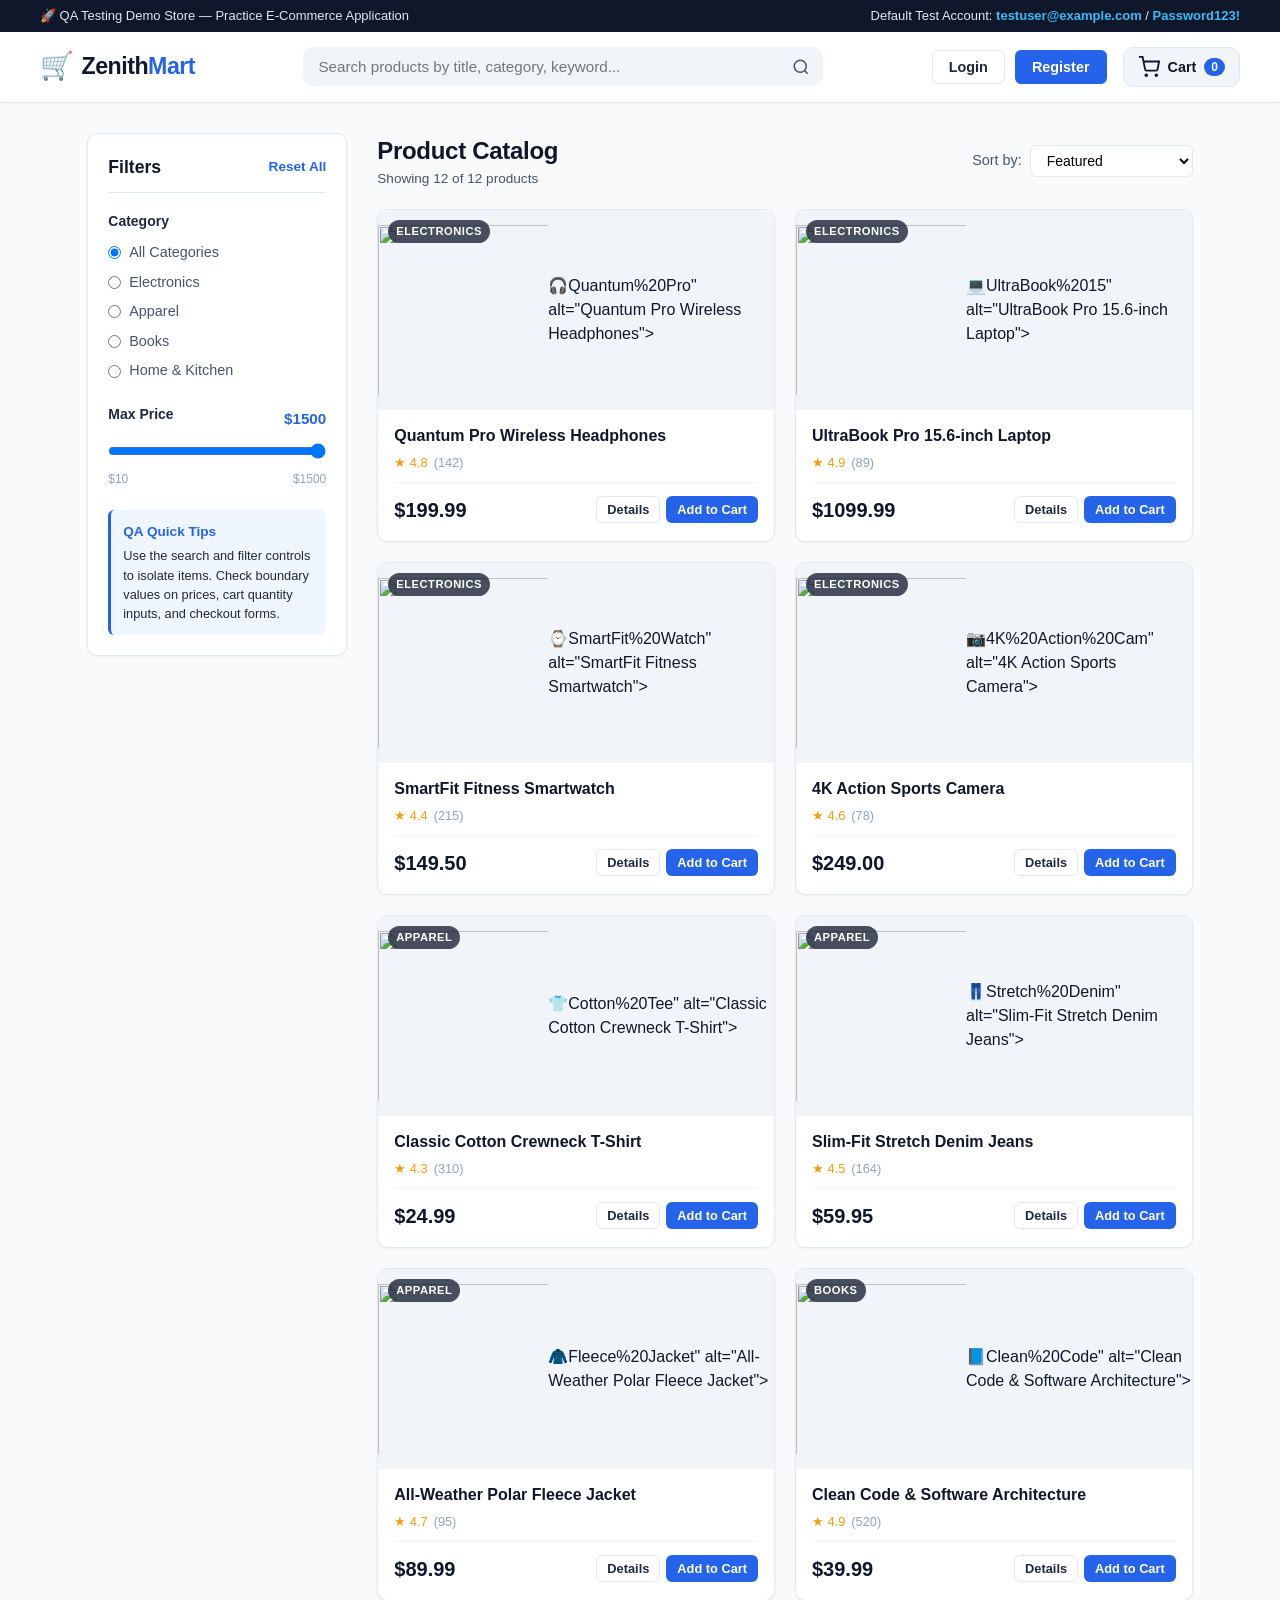
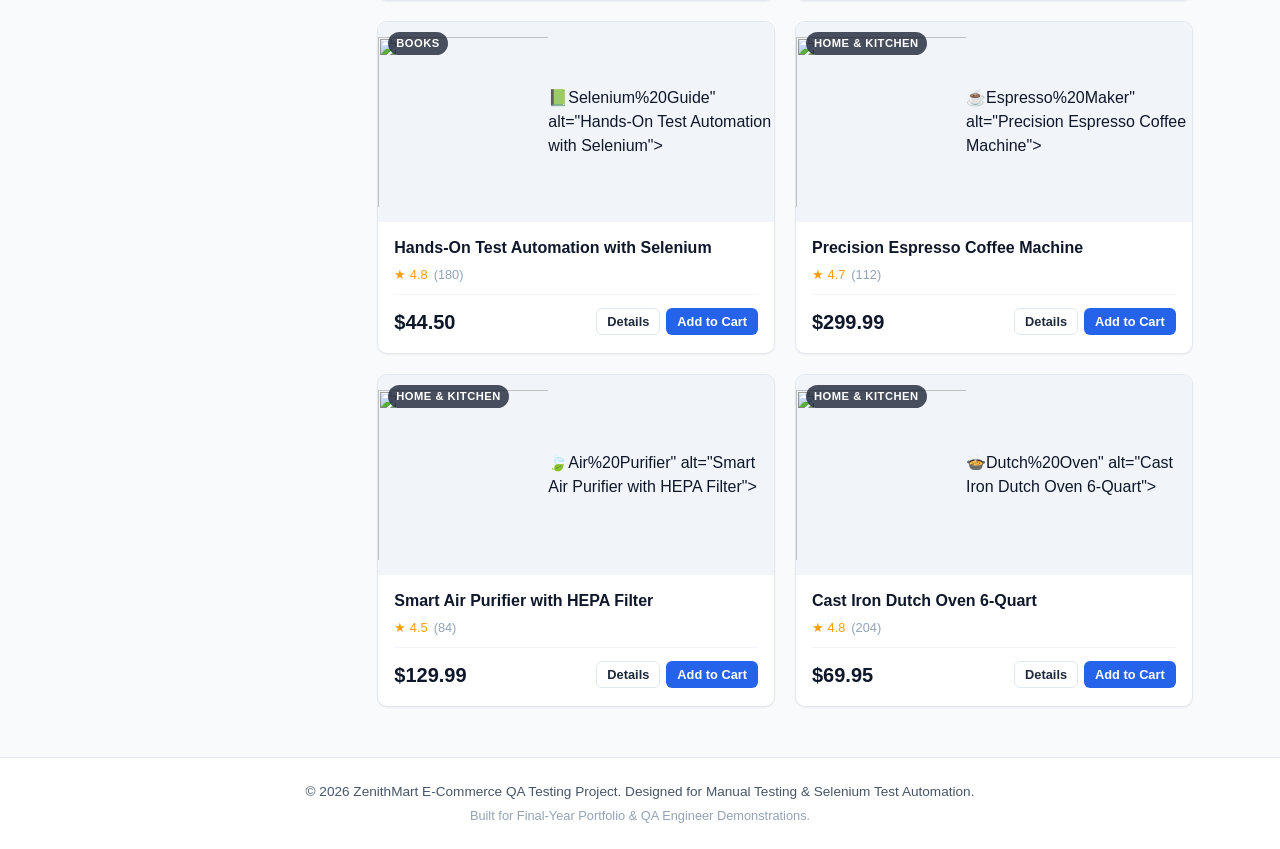
==== application/index.html @ 4cd1d651 "Initial commit: complete e-commerce manual testing and selenium automation portfolio" ====
<!DOCTYPE html>
<html lang="en">
<head>
  <meta charset="UTF-8">
  <meta name="viewport" content="width=device-width, initial-scale=1.0">
  <title>ZenithMart - Modern E-Commerce Demo</title>
  <link rel="stylesheet" href="styles.css">
</head>
<body>

  <!-- Top Announcement Bar -->
  <div class="top-bar">
    <div class="container top-bar-content">
      <span>🚀 QA Testing Demo Store &mdash; Practice E-Commerce Application</span>
      <span class="top-bar-info">Default Test Account: <strong>testuser@example.com</strong> / <strong>Password123!</strong></span>
    </div>
  </div>

  <!-- Header / Navigation -->
  <header class="navbar">
    <div class="container nav-container">
      <div class="nav-brand">
        <a href="#" id="brand-logo" data-testid="brand-logo">
          <span class="brand-icon">🛒</span>
          <span class="brand-name">Zenith<span class="brand-accent">Mart</span></span>
        </a>
      </div>

      <!-- Search Bar -->
      <div class="search-section">
        <div class="search-box">
          <input 
            type="text" 
            id="search-input" 
            data-testid="search-input" 
            placeholder="Search products by title, category, keyword..."
          >
          <button id="search-btn" data-testid="search-btn" title="Search">
            <svg width="18" height="18" viewBox="0 0 24 24" fill="none" stroke="currentColor" stroke-width="2">
              <circle cx="11" cy="11" r="8"></circle>
              <line x1="21" y1="21" x2="16.65" y2="16.65"></line>
            </svg>
          </button>
          <button id="clear-search-btn" data-testid="clear-search-btn" class="clear-btn" title="Clear Search" style="display:none;">&times;</button>
        </div>
      </div>

      <!-- Navigation Actions -->
      <div class="nav-actions">
        <!-- Auth Links -->
        <div id="auth-guest" class="auth-group">
          <button id="nav-login-btn" data-testid="nav-login-btn" class="btn btn-outline">Login</button>
          <button id="nav-register-btn" data-testid="nav-register-btn" class="btn btn-primary">Register</button>
        </div>
        <div id="auth-user" class="auth-group" style="display: none;">
          <div class="user-profile">
            <span class="user-avatar" id="user-avatar">TU</span>
            <span class="user-greeting" id="user-greeting" data-testid="user-greeting">Hi, Test User</span>
          </div>
          <button id="nav-logout-btn" data-testid="nav-logout-btn" class="btn btn-outline btn-sm">Logout</button>
        </div>

        <!-- Cart Button -->
        <button id="cart-toggle-btn" data-testid="cart-toggle-btn" class="cart-btn" aria-label="Open Shopping Cart">
          <svg width="22" height="22" viewBox="0 0 24 24" fill="none" stroke="currentColor" stroke-width="2">
            <circle cx="9" cy="21" r="1"></circle>
            <circle cx="20" cy="21" r="1"></circle>
            <path d="M1 1h4l2.68 13.39a2 2 0 0 0 2 1.61h9.72a2 2 0 0 0 2-1.61L23 6H6"></path>
          </svg>
          <span class="cart-label">Cart</span>
          <span id="cart-badge" data-testid="cart-badge" class="badge">0</span>
        </button>
      </div>
    </div>
  </header>

  <!-- Main Content Layout -->
  <main class="container main-layout">
    <!-- Sidebar Filters -->
    <aside class="sidebar-filters">
      <div class="filter-header">
        <h3>Filters</h3>
        <button id="reset-filters-btn" data-testid="reset-filters-btn" class="btn-text">Reset All</button>
      </div>

      <!-- Category Filter -->
      <div class="filter-group">
        <label class="filter-title">Category</label>
        <div class="category-options" id="category-filters">
          <label class="radio-label">
            <input type="radio" name="category" value="all" checked data-testid="filter-cat-all">
            <span>All Categories</span>
          </label>
          <label class="radio-label">
            <input type="radio" name="category" value="Electronics" data-testid="filter-cat-electronics">
            <span>Electronics</span>
          </label>
          <label class="radio-label">
            <input type="radio" name="category" value="Apparel" data-testid="filter-cat-apparel">
            <span>Apparel</span>
          </label>
          <label class="radio-label">
            <input type="radio" name="category" value="Books" data-testid="filter-cat-books">
            <span>Books</span>
          </label>
          <label class="radio-label">
            <input type="radio" name="category" value="Home & Kitchen" data-testid="filter-cat-home">
            <span>Home &amp; Kitchen</span>
          </label>
        </div>
      </div>

      <!-- Price Range Filter -->
      <div class="filter-group">
        <div class="price-header">
          <label class="filter-title">Max Price</label>
          <span id="price-display" data-testid="price-display">$1500</span>
        </div>
        <input 
          type="range" 
          id="price-range" 
          data-testid="price-range" 
          min="10" 
          max="1500" 
          step="10" 
          value="1500"
        >
        <div class="price-range-limits">
          <span>$10</span>
          <span>$1500</span>
        </div>
      </div>

      <!-- Quick Info / Help -->
      <div class="filter-info-box">
        <h4>QA Quick Tips</h4>
        <p>Use the search and filter controls to isolate items. Check boundary values on prices, cart quantity inputs, and checkout forms.</p>
      </div>
    </aside>

    <!-- Products Section -->
    <section class="products-section">
      <div class="products-header">
        <div>
          <h2 id="catalog-title">Product Catalog</h2>
          <p id="products-count-msg" data-testid="products-count-msg">Showing 12 of 12 products</p>
        </div>
        <div class="sort-wrapper">
          <label for="sort-select">Sort by:</label>
          <select id="sort-select" data-testid="sort-select">
            <option value="featured">Featured</option>
            <option value="price-low">Price: Low to High</option>
            <option value="price-high">Price: High to High</option>
            <option value="rating">Customer Rating</option>
          </select>
        </div>
      </div>

      <!-- Product Cards Grid -->
      <div id="products-grid" data-testid="products-grid" class="products-grid">
        <!-- Injected via JavaScript -->
      </div>

      <!-- Empty State -->
      <div id="no-products-msg" data-testid="no-products-msg" class="empty-state" style="display: none;">
        <div class="empty-icon">🔍</div>
        <h3>No matching products found</h3>
        <p>Try clearing filters or searching with different keywords.</p>
        <button id="clear-search-empty-btn" class="btn btn-outline">Clear Filters</button>
      </div>
    </section>
  </main>

  <!-- Product Details Modal -->
  <div id="product-detail-modal" data-testid="product-detail-modal" class="modal-backdrop" style="display: none;">
    <div class="modal-card modal-lg">
      <button class="modal-close-btn" id="close-detail-modal-btn" data-testid="close-detail-modal-btn">&times;</button>
      <div class="detail-content" id="detail-modal-body">
        <!-- Injected via JavaScript -->
      </div>
    </div>
  </div>

  <!-- Shopping Cart Drawer / Modal -->
  <div id="cart-drawer" data-testid="cart-drawer" class="modal-backdrop" style="display: none;">
    <div class="cart-panel">
      <div class="cart-header">
        <h3>Shopping Cart (<span id="cart-drawer-count">0</span>)</h3>
        <button id="close-cart-btn" data-testid="close-cart-btn" class="modal-close-btn">&times;</button>
      </div>

      <div class="cart-body" id="cart-items-container" data-testid="cart-items-container">
        <!-- Injected via JavaScript -->
      </div>

      <div class="cart-footer" id="cart-footer">
        <div class="cart-summary-line">
          <span>Subtotal:</span>
          <span id="cart-subtotal" data-testid="cart-subtotal">$0.00</span>
        </div>
        <div class="cart-summary-line">
          <span>Estimated Tax (8%):</span>
          <span id="cart-tax" data-testid="cart-tax">$0.00</span>
        </div>
        <div class="cart-summary-line total-line">
          <span>Order Total:</span>
          <span id="cart-total" data-testid="cart-total">$0.00</span>
        </div>
        <div class="cart-actions">
          <button id="clear-cart-btn" data-testid="clear-cart-btn" class="btn btn-outline btn-block">Clear Cart</button>
          <button id="proceed-checkout-btn" data-testid="proceed-checkout-btn" class="btn btn-primary btn-block">Proceed to Checkout</button>
        </div>
      </div>
    </div>
  </div>

  <!-- Login Modal -->
  <div id="login-modal" data-testid="login-modal" class="modal-backdrop" style="display: none;">
    <div class="modal-card modal-sm">
      <button class="modal-close-btn" id="close-login-modal-btn" data-testid="close-login-modal-btn">&times;</button>
      <div class="modal-header">
        <h2>Sign In</h2>
        <p>Access your ZenithMart demo account</p>
      </div>

      <div id="login-alert" data-testid="login-alert" class="alert alert-danger" style="display: none;"></div>

      <form id="login-form" data-testid="login-form" novalidate>
        <div class="form-group">
          <label for="login-email">Email Address <span class="required">*</span></label>
          <input 
            type="email" 
            id="login-email" 
            data-testid="login-email" 
            placeholder="e.g. testuser@example.com"
          >
          <span class="field-error" id="login-email-error" data-testid="login-email-error"></span>
        </div>

        <div class="form-group">
          <label for="login-password">Password <span class="required">*</span></label>
          <input 
            type="password" 
            id="login-password" 
            data-testid="login-password" 
            placeholder="••••••••"
          >
          <span class="field-error" id="login-password-error" data-testid="login-password-error"></span>
        </div>

        <button type="submit" id="login-submit-btn" data-testid="login-submit-btn" class="btn btn-primary btn-block">
          Login
        </button>
      </form>

      <div class="modal-footer-text">
        <span>Don't have an account? </span>
        <button id="switch-to-register-btn" data-testid="switch-to-register-btn" class="link-btn">Create one</button>
      </div>
    </div>
  </div>

  <!-- Registration Modal -->
  <div id="register-modal" data-testid="register-modal" class="modal-backdrop" style="display: none;">
    <div class="modal-card modal-sm">
      <button class="modal-close-btn" id="close-register-modal-btn" data-testid="close-register-modal-btn">&times;</button>
      <div class="modal-header">
        <h2>Create Account</h2>
        <p>Register as a new demo shopper</p>
      </div>

      <div id="register-alert" data-testid="register-alert" class="alert alert-danger" style="display: none;"></div>

      <form id="register-form" data-testid="register-form" novalidate>
        <div class="form-group">
          <label for="reg-name">Full Name <span class="required">*</span></label>
          <input 
            type="text" 
            id="reg-name" 
            data-testid="reg-name" 
            placeholder="e.g. Alex Johnson"
          >
          <span class="field-error" id="reg-name-error" data-testid="reg-name-error"></span>
        </div>

        <div class="form-group">
          <label for="reg-email">Email Address <span class="required">*</span></label>
          <input 
            type="email" 
            id="reg-email" 
            data-testid="reg-email" 
            placeholder="e.g. alex@example.com"
          >
          <span class="field-error" id="reg-email-error" data-testid="reg-email-error"></span>
        </div>

        <div class="form-group">
          <label for="reg-password">Password (min 6 characters) <span class="required">*</span></label>
          <input 
            type="password" 
            id="reg-password" 
            data-testid="reg-password" 
            placeholder="••••••••"
          >
          <span class="field-error" id="reg-password-error" data-testid="reg-password-error"></span>
        </div>

        <div class="form-group">
          <label for="reg-confirm-password">Confirm Password <span class="required">*</span></label>
          <input 
            type="password" 
            id="reg-confirm-password" 
            data-testid="reg-confirm-password" 
            placeholder="••••••••"
          >
          <span class="field-error" id="reg-confirm-password-error" data-testid="reg-confirm-password-error"></span>
        </div>

        <button type="submit" id="register-submit-btn" data-testid="register-submit-btn" class="btn btn-primary btn-block">
          Create Account
        </button>
      </form>

      <div class="modal-footer-text">
        <span>Already have an account? </span>
        <button id="switch-to-login-btn" data-testid="switch-to-login-btn" class="link-btn">Sign in</button>
      </div>
    </div>
  </div>

  <!-- Checkout Modal -->
  <div id="checkout-modal" data-testid="checkout-modal" class="modal-backdrop" style="display: none;">
    <div class="modal-card modal-md">
      <button class="modal-close-btn" id="close-checkout-modal-btn" data-testid="close-checkout-modal-btn">&times;</button>
      <div class="modal-header">
        <h2>Secure Checkout</h2>
        <p>Complete your shipping and mock payment details</p>
      </div>

      <div id="checkout-alert" data-testid="checkout-alert" class="alert alert-danger" style="display: none;"></div>

      <form id="checkout-form" data-testid="checkout-form" novalidate>
        <!-- Shipping Info -->
        <fieldset class="form-section">
          <legend>Shipping Information</legend>
          
          <div class="form-row">
            <div class="form-group col-6">
              <label for="chk-name">Full Name <span class="required">*</span></label>
              <input type="text" id="chk-name" data-testid="chk-name" placeholder="John Doe">
              <span class="field-error" id="chk-name-error" data-testid="chk-name-error"></span>
            </div>
            <div class="form-group col-6">
              <label for="chk-email">Email Address <span class="required">*</span></label>
              <input type="email" id="chk-email" data-testid="chk-email" placeholder="john@example.com">
              <span class="field-error" id="chk-email-error" data-testid="chk-email-error"></span>
            </div>
          </div>

          <div class="form-group">
            <label for="chk-address">Street Address <span class="required">*</span></label>
            <input type="text" id="chk-address" data-testid="chk-address" placeholder="123 Innovation Blvd">
            <span class="field-error" id="chk-address-error" data-testid="chk-address-error"></span>
          </div>

          <div class="form-row">
            <div class="form-group col-4">
              <label for="chk-city">City <span class="required">*</span></label>
              <input type="text" id="chk-city" data-testid="chk-city" placeholder="Seattle">
              <span class="field-error" id="chk-city-error" data-testid="chk-city-error"></span>
            </div>
            <div class="form-group col-4">
              <label for="chk-state">State / Province <span class="required">*</span></label>
              <input type="text" id="chk-state" data-testid="chk-state" placeholder="WA">
              <span class="field-error" id="chk-state-error" data-testid="chk-state-error"></span>
            </div>
            <div class="form-group col-4">
              <label for="chk-zip">ZIP / Postal Code <span class="required">*</span></label>
              <input type="text" id="chk-zip" data-testid="chk-zip" placeholder="98101">
              <span class="field-error" id="chk-zip-error" data-testid="chk-zip-error"></span>
            </div>
          </div>
        </fieldset>

        <!-- Payment Info (Mock) -->
        <fieldset class="form-section">
          <legend>Mock Payment Method</legend>
          <div class="payment-methods">
            <label class="radio-label">
              <input type="radio" name="payment-method" value="credit" checked data-testid="pay-credit">
              <span>Credit / Debit Card (Mock)</span>
            </label>
            <label class="radio-label">
              <input type="radio" name="payment-method" value="cod" data-testid="pay-cod">
              <span>Cash on Delivery</span>
            </label>
          </div>

          <div id="card-fields-group">
            <div class="form-group">
              <label for="chk-card-number">Card Number <span class="required">*</span></label>
              <input type="text" id="chk-card-number" data-testid="chk-card-number" placeholder="4532 •••• •••• 8890" maxlength="19">
              <span class="field-error" id="chk-card-number-error" data-testid="chk-card-number-error"></span>
            </div>
            <div class="form-row">
              <div class="form-group col-6">
                <label for="chk-card-exp">Expiry (MM/YY) <span class="required">*</span></label>
                <input type="text" id="chk-card-exp" data-testid="chk-card-exp" placeholder="12/28" maxlength="5">
                <span class="field-error" id="chk-card-exp-error" data-testid="chk-card-exp-error"></span>
              </div>
              <div class="form-group col-6">
                <label for="chk-card-cvv">CVV <span class="required">*</span></label>
                <input type="password" id="chk-card-cvv" data-testid="chk-card-cvv" placeholder="123" maxlength="4">
                <span class="field-error" id="chk-card-cvv-error" data-testid="chk-card-cvv-error"></span>
              </div>
            </div>
          </div>
        </fieldset>

        <!-- Summary & Place Order -->
        <div class="checkout-summary-box">
          <div class="checkout-line">
            <span>Total Payable:</span>
            <strong id="chk-total-payable" data-testid="chk-total-payable">$0.00</strong>
          </div>
        </div>

        <button type="submit" id="place-order-btn" data-testid="place-order-btn" class="btn btn-success btn-block btn-lg">
          Place Order &rarr;
        </button>
      </form>
    </div>
  </div>

  <!-- Order Confirmation Modal -->
  <div id="confirmation-modal" data-testid="confirmation-modal" class="modal-backdrop" style="display: none;">
    <div class="modal-card modal-md">
      <div class="order-success-header">
        <div class="success-icon">✓</div>
        <h2>Order Confirmed!</h2>
        <p>Thank you for testing ZenithMart. Your order has been placed successfully.</p>
      </div>

      <div class="order-details-card">
        <div class="order-id-badge">
          Order ID: <strong id="conf-order-id" data-testid="conf-order-id">ORD-000000</strong>
        </div>
        <div class="conf-info-grid">
          <div>
            <span class="conf-label">Recipient:</span>
            <span id="conf-name" data-testid="conf-name">John Doe</span>
          </div>
          <div>
            <span class="conf-label">Email:</span>
            <span id="conf-email" data-testid="conf-email">john@example.com</span>
          </div>
          <div>
            <span class="conf-label">Shipping Address:</span>
            <span id="conf-address" data-testid="conf-address">123 Main St, City, ST 12345</span>
          </div>
          <div>
            <span class="conf-label">Payment Method:</span>
            <span id="conf-payment" data-testid="conf-payment">Credit Card (Mock)</span>
          </div>
        </div>

        <div class="conf-items-section">
          <h4>Items Ordered:</h4>
          <div id="conf-items-list" data-testid="conf-items-list" class="conf-items-list">
            <!-- Injected via JavaScript -->
          </div>
          <div class="conf-total-row">
            <span>Total Amount Paid:</span>
            <strong id="conf-total" data-testid="conf-total">$0.00</strong>
          </div>
        </div>
      </div>

      <div class="confirmation-actions">
        <button id="conf-continue-shopping-btn" data-testid="conf-continue-shopping-btn" class="btn btn-primary btn-block">
          Continue Shopping
        </button>
      </div>
    </div>
  </div>

  <!-- Toast Notification -->
  <div id="toast-container" class="toast-container"></div>

  <!-- Footer -->
  <footer class="footer">
    <div class="container footer-content">
      <p>&copy; 2026 ZenithMart E-Commerce QA Testing Project. Designed for Manual Testing &amp; Selenium Test Automation.</p>
      <p class="footer-links">Built for Final-Year Portfolio &amp; QA Engineer Demonstrations.</p>
    </div>
  </footer>

  <script src="app.js"></script>
</body>
</html>
---- application/styles.css ----
/* ========================================================
   ZenithMart - Modern E-Commerce Demo Styles
   Designed for Manual & Automated Software Testing
   ======================================================== */

:root {
  --primary: #2563eb;
  --primary-hover: #1d4ed8;
  --primary-light: #eff6ff;
  --secondary: #475569;
  --success: #16a34a;
  --success-hover: #15803d;
  --danger: #dc2626;
  --danger-light: #fef2f2;
  --warning: #f59e0b;
  --dark: #0f172a;
  --gray-800: #1e293b;
  --gray-600: #475569;
  --gray-400: #94a3b8;
  --gray-200: #e2e8f0;
  --gray-100: #f1f5f9;
  --gray-50: #f8fafc;
  --white: #ffffff;
  --shadow-sm: 0 1px 2px 0 rgb(0 0 0 / 0.05);
  --shadow-md: 0 4px 6px -1px rgb(0 0 0 / 0.1), 0 2px 4px -2px rgb(0 0 0 / 0.1);
  --shadow-lg: 0 10px 15px -3px rgb(0 0 0 / 0.1), 0 4px 6px -4px rgb(0 0 0 / 0.1);
  --radius-sm: 6px;
  --radius-md: 10px;
  --radius-lg: 16px;
  --transition: all 0.2s ease-in-out;
}

* {
  box-sizing: border-box;
  margin: 0;
  padding: 0;
}

body {
  font-family: -apple-system, BlinkMacSystemFont, "Segoe UI", Roboto, "Helvetica Neue", Arial, sans-serif;
  color: var(--dark);
  background-color: var(--gray-50);
  line-height: 1.5;
  min-height: 100vh;
  display: flex;
  flex-direction: column;
}

.container {
  max-width: 1240px;
  margin: 0 auto;
  padding: 0 20px;
}

/* --- Top Bar --- */
.top-bar {
  background-color: var(--dark);
  color: var(--gray-200);
  font-size: 0.8125rem;
  padding: 6px 0;
}
.top-bar-content {
  display: flex;
  justify-content: space-between;
  align-items: center;
  flex-wrap: wrap;
  gap: 8px;
}
.top-bar-info strong {
  color: #38bdf8;
}

/* --- Navigation --- */
.navbar {
  background-color: var(--white);
  border-bottom: 1px solid var(--gray-200);
  position: sticky;
  top: 0;
  z-index: 50;
  box-shadow: var(--shadow-sm);
}
.nav-container {
  display: flex;
  align-items: center;
  justify-content: space-between;
  height: 70px;
  gap: 20px;
}
.nav-brand a {
  display: flex;
  align-items: center;
  gap: 8px;
  text-decoration: none;
  font-size: 1.45rem;
  font-weight: 800;
  color: var(--dark);
  letter-spacing: -0.5px;
}
.brand-icon {
  font-size: 1.7rem;
}
.brand-accent {
  color: var(--primary);
}

/* --- Search Section --- */
.search-section {
  flex: 1;
  max-width: 520px;
}
.search-box {
  display: flex;
  align-items: center;
  position: relative;
  background: var(--gray-100);
  border-radius: var(--radius-md);
  border: 1.5px solid transparent;
  transition: var(--transition);
}
.search-box:focus-within {
  border-color: var(--primary);
  background: var(--white);
  box-shadow: 0 0 0 3px rgba(37, 99, 235, 0.15);
}
.search-box input {
  flex: 1;
  border: none;
  background: transparent;
  padding: 10px 14px;
  font-size: 0.95rem;
  outline: none;
  color: var(--dark);
}
.search-box button {
  background: transparent;
  border: none;
  padding: 8px 12px;
  cursor: pointer;
  color: var(--gray-600);
  display: flex;
  align-items: center;
  justify-content: center;
  transition: var(--transition);
}
.search-box button:hover {
  color: var(--primary);
}
.clear-btn {
  font-size: 1.3rem;
  line-height: 1;
  padding-right: 6px !important;
}

/* --- Nav Actions --- */
.nav-actions {
  display: flex;
  align-items: center;
  gap: 16px;
}
.auth-group {
  display: flex;
  align-items: center;
  gap: 10px;
}
.user-profile {
  display: flex;
  align-items: center;
  gap: 8px;
}
.user-avatar {
  width: 34px;
  height: 34px;
  background: var(--primary);
  color: var(--white);
  border-radius: 50%;
  display: flex;
  align-items: center;
  justify-content: center;
  font-weight: 700;
  font-size: 0.85rem;
}
.user-greeting {
  font-size: 0.9rem;
  font-weight: 600;
  color: var(--dark);
}

.cart-btn {
  background: var(--gray-100);
  border: 1px solid var(--gray-200);
  border-radius: var(--radius-md);
  padding: 8px 14px;
  display: flex;
  align-items: center;
  gap: 8px;
  cursor: pointer;
  transition: var(--transition);
  font-weight: 600;
  font-size: 0.9rem;
  color: var(--dark);
}
.cart-btn:hover {
  background: var(--primary-light);
  border-color: var(--primary);
  color: var(--primary);
}
.badge {
  background-color: var(--primary);
  color: var(--white);
  font-size: 0.75rem;
  padding: 2px 7px;
  border-radius: 9999px;
  font-weight: 700;
}

/* --- Buttons --- */
.btn {
  display: inline-flex;
  align-items: center;
  justify-content: center;
  gap: 6px;
  padding: 8px 16px;
  border-radius: var(--radius-sm);
  font-size: 0.9rem;
  font-weight: 600;
  cursor: pointer;
  border: 1px solid transparent;
  transition: var(--transition);
  text-decoration: none;
}
.btn-primary {
  background-color: var(--primary);
  color: var(--white);
}
.btn-primary:hover {
  background-color: var(--primary-hover);
}
.btn-success {
  background-color: var(--success);
  color: var(--white);
}
.btn-success:hover {
  background-color: var(--success-hover);
}
.btn-outline {
  background-color: var(--white);
  border-color: var(--gray-200);
  color: var(--gray-800);
}
.btn-outline:hover {
  background-color: var(--gray-100);
  border-color: var(--gray-400);
}
.btn-text {
  background: none;
  border: none;
  color: var(--primary);
  font-size: 0.85rem;
  cursor: pointer;
  font-weight: 600;
}
.btn-text:hover {
  text-decoration: underline;
}
.btn-sm {
  padding: 5px 10px;
  font-size: 0.8rem;
}
.btn-lg {
  padding: 12px 20px;
  font-size: 1rem;
}
.btn-block {
  width: 100%;
}
.link-btn {
  background: none;
  border: none;
  color: var(--primary);
  font-weight: 600;
  cursor: pointer;
  text-decoration: underline;
  padding: 0;
}

/* --- Main Layout --- */
.main-layout {
  display: grid;
  grid-template-columns: 260px 1fr;
  gap: 30px;
  padding-top: 30px;
  padding-bottom: 50px;
  flex: 1;
}

/* --- Sidebar Filters --- */
.sidebar-filters {
  background: var(--white);
  border-radius: var(--radius-md);
  padding: 20px;
  border: 1px solid var(--gray-200);
  box-shadow: var(--shadow-sm);
  height: fit-content;
}
.filter-header {
  display: flex;
  justify-content: space-between;
  align-items: center;
  border-bottom: 1px solid var(--gray-200);
  padding-bottom: 12px;
  margin-bottom: 18px;
}
.filter-header h3 {
  font-size: 1.1rem;
  font-weight: 700;
}
.filter-group {
  margin-bottom: 22px;
}
.filter-title {
  display: block;
  font-weight: 700;
  font-size: 0.875rem;
  color: var(--gray-800);
  margin-bottom: 10px;
}
.category-options {
  display: flex;
  flex-direction: column;
  gap: 8px;
}
.radio-label {
  display: flex;
  align-items: center;
  gap: 8px;
  font-size: 0.9rem;
  color: var(--gray-600);
  cursor: pointer;
  transition: var(--transition);
}
.radio-label:hover {
  color: var(--dark);
}
.price-header {
  display: flex;
  justify-content: space-between;
  align-items: center;
}
#price-display {
  font-weight: 700;
  color: var(--primary);
  font-size: 0.95rem;
}
#price-range {
  width: 100%;
  margin-top: 8px;
  cursor: pointer;
}
.price-range-limits {
  display: flex;
  justify-content: space-between;
  font-size: 0.75rem;
  color: var(--gray-400);
  margin-top: 4px;
}
.filter-info-box {
  background: var(--primary-light);
  border-left: 3px solid var(--primary);
  padding: 12px;
  border-radius: var(--radius-sm);
  font-size: 0.8rem;
  color: var(--gray-800);
  margin-top: 20px;
}
.filter-info-box h4 {
  font-size: 0.85rem;
  margin-bottom: 4px;
  color: var(--primary);
}

/* --- Products Section --- */
.products-header {
  display: flex;
  justify-content: space-between;
  align-items: center;
  margin-bottom: 20px;
  flex-wrap: wrap;
  gap: 12px;
}
.products-header h2 {
  font-size: 1.5rem;
  font-weight: 800;
  letter-spacing: -0.3px;
}
#products-count-msg {
  font-size: 0.85rem;
  color: var(--gray-600);
}
.sort-wrapper {
  display: flex;
  align-items: center;
  gap: 8px;
  font-size: 0.9rem;
  color: var(--gray-600);
}
.sort-wrapper select {
  padding: 6px 12px;
  border-radius: var(--radius-sm);
  border: 1px solid var(--gray-200);
  background: var(--white);
  font-size: 0.875rem;
  cursor: pointer;
  outline: none;
}

/* --- Products Grid --- */
.products-grid {
  display: grid;
  grid-template-columns: repeat(auto-fill, minmax(260px, 1fr));
  gap: 20px;
}
.product-card {
  background: var(--white);
  border: 1px solid var(--gray-200);
  border-radius: var(--radius-md);
  overflow: hidden;
  transition: var(--transition);
  display: flex;
  flex-direction: column;
  box-shadow: var(--shadow-sm);
}
.product-card:hover {
  transform: translateY(-3px);
  box-shadow: var(--shadow-md);
  border-color: var(--gray-400);
}
.product-img-wrapper {
  position: relative;
  background: var(--gray-100);
  height: 200px;
  display: flex;
  align-items: center;
  justify-content: center;
  overflow: hidden;
  cursor: pointer;
}
.product-img-wrapper img {
  max-width: 85%;
  max-height: 85%;
  object-fit: contain;
  transition: transform 0.3s ease;
}
.product-card:hover .product-img-wrapper img {
  transform: scale(1.05);
}
.category-badge {
  position: absolute;
  top: 10px;
  left: 10px;
  background: rgba(15, 23, 42, 0.75);
  color: var(--white);
  font-size: 0.7rem;
  font-weight: 700;
  padding: 3px 8px;
  border-radius: 9999px;
  text-transform: uppercase;
  letter-spacing: 0.5px;
}
.product-body {
  padding: 16px;
  display: flex;
  flex-direction: column;
  flex: 1;
}
.product-title {
  font-size: 1rem;
  font-weight: 700;
  color: var(--dark);
  margin-bottom: 6px;
  line-height: 1.3;
  cursor: pointer;
}
.product-title:hover {
  color: var(--primary);
}
.product-rating {
  display: flex;
  align-items: center;
  gap: 4px;
  font-size: 0.8rem;
  color: var(--warning);
  margin-bottom: 10px;
}
.product-rating span.rating-count {
  color: var(--gray-400);
  margin-left: 2px;
}
.product-footer {
  margin-top: auto;
  display: flex;
  align-items: center;
  justify-content: space-between;
  padding-top: 12px;
  border-top: 1px solid var(--gray-100);
}
.product-price {
  font-size: 1.25rem;
  font-weight: 800;
  color: var(--dark);
}
.card-actions {
  display: flex;
  gap: 6px;
}

/* --- Empty State --- */
.empty-state {
  text-align: center;
  padding: 60px 20px;
  background: var(--white);
  border-radius: var(--radius-md);
  border: 1px dashed var(--gray-400);
}
.empty-icon {
  font-size: 3rem;
  margin-bottom: 12px;
}
.empty-state h3 {
  font-size: 1.25rem;
  margin-bottom: 6px;
}
.empty-state p {
  color: var(--gray-600);
  font-size: 0.9rem;
  margin-bottom: 18px;
}

/* --- Modals --- */
.modal-backdrop {
  position: fixed;
  inset: 0;
  background: rgba(15, 23, 42, 0.6);
  backdrop-filter: blur(4px);
  z-index: 100;
  display: flex;
  align-items: center;
  justify-content: center;
  padding: 20px;
  animation: fadeIn 0.2s ease-out;
}
@keyframes fadeIn {
  from { opacity: 0; }
  to { opacity: 1; }
}

.modal-card {
  background: var(--white);
  border-radius: var(--radius-lg);
  box-shadow: var(--shadow-lg);
  position: relative;
  max-height: 90vh;
  overflow-y: auto;
  width: 100%;
  animation: slideUp 0.25s ease-out;
}
@keyframes slideUp {
  from { transform: translateY(20px); opacity: 0; }
  to { transform: translateY(0); opacity: 1; }
}

.modal-sm { max-width: 440px; padding: 28px; }
.modal-md { max-width: 620px; padding: 32px; }
.modal-lg { max-width: 840px; padding: 32px; }

.modal-close-btn {
  position: absolute;
  top: 16px;
  right: 18px;
  background: none;
  border: none;
  font-size: 1.8rem;
  line-height: 1;
  color: var(--gray-400);
  cursor: pointer;
  transition: var(--transition);
}
.modal-close-btn:hover {
  color: var(--dark);
}
.modal-header {
  margin-bottom: 20px;
}
.modal-header h2 {
  font-size: 1.45rem;
  font-weight: 800;
}
.modal-header p {
  font-size: 0.85rem;
  color: var(--gray-600);
  margin-top: 2px;
}

/* --- Product Detail View Inside Modal --- */
.detail-content {
  display: grid;
  grid-template-columns: 1fr 1fr;
  gap: 30px;
  align-items: center;
}
.detail-img-box {
  background: var(--gray-100);
  border-radius: var(--radius-md);
  padding: 30px;
  display: flex;
  align-items: center;
  justify-content: center;
  height: 320px;
}
.detail-img-box img {
  max-width: 100%;
  max-height: 100%;
  object-fit: contain;
}
.detail-info h2 {
  font-size: 1.5rem;
  font-weight: 800;
  margin-bottom: 6px;
}
.detail-category {
  display: inline-block;
  background: var(--gray-100);
  color: var(--gray-800);
  font-size: 0.75rem;
  font-weight: 700;
  padding: 3px 8px;
  border-radius: var(--radius-sm);
  margin-bottom: 12px;
}
.detail-price {
  font-size: 1.6rem;
  font-weight: 800;
  color: var(--primary);
  margin-bottom: 12px;
}
.detail-desc {
  font-size: 0.9rem;
  color: var(--gray-600);
  margin-bottom: 20px;
  line-height: 1.6;
}
.detail-stock {
  font-size: 0.85rem;
  font-weight: 600;
  color: var(--success);
  margin-bottom: 16px;
}
.detail-actions {
  display: flex;
  align-items: center;
  gap: 12px;
}
.quantity-control {
  display: flex;
  align-items: center;
  border: 1px solid var(--gray-200);
  border-radius: var(--radius-sm);
  overflow: hidden;
}
.quantity-control button {
  background: var(--gray-100);
  border: none;
  width: 34px;
  height: 36px;
  font-size: 1.1rem;
  font-weight: 700;
  cursor: pointer;
}
.quantity-control button:hover {
  background: var(--gray-200);
}
.quantity-control input {
  width: 48px;
  height: 36px;
  border: none;
  text-align: center;
  font-weight: 700;
  outline: none;
}

/* --- Cart Drawer Panel --- */
.cart-panel {
  position: fixed;
  top: 0;
  right: 0;
  bottom: 0;
  width: 100%;
  max-width: 420px;
  background: var(--white);
  box-shadow: -4px 0 20px rgba(0,0,0,0.15);
  display: flex;
  flex-direction: column;
  z-index: 101;
  animation: slideInRight 0.25s ease-out;
}
@keyframes slideInRight {
  from { transform: translateX(100%); }
  to { transform: translateX(0); }
}
.cart-header {
  padding: 18px 20px;
  border-bottom: 1px solid var(--gray-200);
  display: flex;
  justify-content: space-between;
  align-items: center;
}
.cart-header h3 {
  font-size: 1.15rem;
  font-weight: 800;
}
.cart-body {
  flex: 1;
  overflow-y: auto;
  padding: 20px;
}
.cart-empty-state {
  text-align: center;
  padding: 60px 10px;
  color: var(--gray-400);
}
.cart-empty-state .icon {
  font-size: 3rem;
  margin-bottom: 8px;
}
.cart-item {
  display: flex;
  gap: 12px;
  padding-bottom: 14px;
  margin-bottom: 14px;
  border-bottom: 1px solid var(--gray-100);
  align-items: center;
}
.cart-item-img {
  width: 64px;
  height: 64px;
  background: var(--gray-100);
  border-radius: var(--radius-sm);
  display: flex;
  align-items: center;
  justify-content: center;
  padding: 4px;
}
.cart-item-img img {
  max-width: 100%;
  max-height: 100%;
  object-fit: contain;
}
.cart-item-info {
  flex: 1;
}
.cart-item-title {
  font-size: 0.9rem;
  font-weight: 700;
  color: var(--dark);
  margin-bottom: 2px;
}
.cart-item-price {
  font-size: 0.85rem;
  color: var(--gray-600);
  margin-bottom: 6px;
}
.cart-item-qty {
  display: flex;
  align-items: center;
  gap: 6px;
}
.qty-btn {
  background: var(--gray-100);
  border: 1px solid var(--gray-200);
  border-radius: 4px;
  width: 26px;
  height: 26px;
  font-weight: 700;
  cursor: pointer;
  display: flex;
  align-items: center;
  justify-content: center;
}
.qty-input {
  width: 38px;
  height: 26px;
  border: 1px solid var(--gray-200);
  text-align: center;
  font-size: 0.85rem;
  font-weight: 600;
  border-radius: 4px;
}
.cart-item-total {
  text-align: right;
}
.cart-item-subtotal {
  font-weight: 800;
  font-size: 0.95rem;
  display: block;
}
.remove-item-btn {
  background: none;
  border: none;
  color: var(--danger);
  font-size: 0.8rem;
  cursor: pointer;
  margin-top: 4px;
  text-decoration: underline;
}

.cart-footer {
  border-top: 1px solid var(--gray-200);
  padding: 18px 20px;
  background: var(--gray-50);
}
.cart-summary-line {
  display: flex;
  justify-content: space-between;
  font-size: 0.9rem;
  color: var(--gray-600);
  margin-bottom: 6px;
}
.cart-summary-line.total-line {
  font-size: 1.15rem;
  font-weight: 800;
  color: var(--dark);
  margin-top: 8px;
  padding-top: 8px;
  border-top: 1px dashed var(--gray-200);
}
.cart-actions {
  display: flex;
  flex-direction: column;
  gap: 8px;
  margin-top: 14px;
}

/* --- Forms & Validation --- */
.form-group {
  margin-bottom: 16px;
}
.form-row {
  display: flex;
  gap: 12px;
}
.col-6 { flex: 1; }
.col-4 { flex: 1; }
.form-group label {
  display: block;
  font-size: 0.85rem;
  font-weight: 600;
  color: var(--gray-800);
  margin-bottom: 6px;
}
.required {
  color: var(--danger);
}
.form-group input,
.form-group select {
  width: 100%;
  padding: 9px 12px;
  border: 1px solid var(--gray-200);
  border-radius: var(--radius-sm);
  font-size: 0.9rem;
  outline: none;
  transition: var(--transition);
  background: var(--white);
}
.form-group input:focus,
.form-group select:focus {
  border-color: var(--primary);
  box-shadow: 0 0 0 3px rgba(37, 99, 235, 0.15);
}
.form-group input.is-invalid {
  border-color: var(--danger);
  background-color: var(--danger-light);
}
.field-error {
  display: block;
  font-size: 0.775rem;
  color: var(--danger);
  margin-top: 4px;
  min-height: 18px;
  font-weight: 500;
}
.alert {
  padding: 10px 14px;
  border-radius: var(--radius-sm);
  font-size: 0.85rem;
  margin-bottom: 16px;
}
.alert-danger {
  background: var(--danger-light);
  color: var(--danger);
  border: 1px solid #fecaca;
}
.alert-success {
  background: #f0fdf4;
  color: var(--success);
  border: 1px solid #bbf7d0;
}
.form-section {
  border: 1px solid var(--gray-200);
  border-radius: var(--radius-md);
  padding: 14px 16px;
  margin-bottom: 16px;
}
.form-section legend {
  font-weight: 700;
  font-size: 0.875rem;
  padding: 0 6px;
  color: var(--gray-800);
}
.payment-methods {
  display: flex;
  gap: 16px;
  margin-bottom: 14px;
}
.checkout-summary-box {
  background: var(--gray-100);
  padding: 12px 16px;
  border-radius: var(--radius-sm);
  margin-bottom: 16px;
}
.checkout-line {
  display: flex;
  justify-content: space-between;
  align-items: center;
  font-size: 1rem;
}
.modal-footer-text {
  text-align: center;
  margin-top: 16px;
  font-size: 0.85rem;
  color: var(--gray-600);
}

/* --- Confirmation Modal --- */
.order-success-header {
  text-align: center;
  margin-bottom: 22px;
}
.success-icon {
  width: 56px;
  height: 56px;
  border-radius: 50%;
  background: #dcfce7;
  color: var(--success);
  display: flex;
  align-items: center;
  justify-content: center;
  font-size: 1.8rem;
  font-weight: 800;
  margin: 0 auto 12px;
}
.order-success-header h2 {
  font-size: 1.5rem;
  font-weight: 800;
  color: var(--dark);
}
.order-details-card {
  background: var(--gray-50);
  border: 1px solid var(--gray-200);
  border-radius: var(--radius-md);
  padding: 18px;
  margin-bottom: 20px;
}
.order-id-badge {
  text-align: center;
  background: var(--primary-light);
  color: var(--primary);
  padding: 8px 12px;
  border-radius: var(--radius-sm);
  font-size: 0.95rem;
  margin-bottom: 16px;
}
.conf-info-grid {
  display: grid;
  grid-template-columns: 1fr 1fr;
  gap: 10px;
  font-size: 0.85rem;
  margin-bottom: 16px;
  padding-bottom: 14px;
  border-bottom: 1px dashed var(--gray-200);
}
.conf-label {
  display: block;
  font-weight: 600;
  color: var(--gray-600);
  font-size: 0.775rem;
}
.conf-items-section h4 {
  font-size: 0.85rem;
  font-weight: 700;
  margin-bottom: 8px;
}
.conf-items-list {
  max-height: 120px;
  overflow-y: auto;
  font-size: 0.85rem;
  margin-bottom: 10px;
}
.conf-item-row {
  display: flex;
  justify-content: space-between;
  padding: 4px 0;
  border-bottom: 1px solid var(--gray-100);
}
.conf-total-row {
  display: flex;
  justify-content: space-between;
  font-size: 1.05rem;
  font-weight: 800;
  padding-top: 10px;
  border-top: 1px solid var(--gray-200);
}

/* --- Toast Notifications --- */
.toast-container {
  position: fixed;
  top: 85px;
  right: 24px;
  display: flex;
  flex-direction: column;
  gap: 10px;
  z-index: 200;
  pointer-events: none;
}
.toast {
  pointer-events: auto;
  background: var(--dark);
  color: var(--white);
  padding: 12px 18px;
  border-radius: var(--radius-md);
  font-size: 0.875rem;
  box-shadow: var(--shadow-lg);
  display: flex;
  align-items: center;
  gap: 10px;
  animation: slideInDown 0.25s ease-out;
  border-left: 4px solid var(--primary);
}
.toast.toast-success {
  border-left-color: var(--success);
}
.toast.toast-danger {
  border-left-color: var(--danger);
}
@keyframes slideInDown {
  from { transform: translateY(-20px); opacity: 0; }
  to { transform: translateY(0); opacity: 1; }
}

/* --- Footer --- */
.footer {
  margin-top: auto;
  background: var(--white);
  border-top: 1px solid var(--gray-200);
  padding: 24px 0;
  font-size: 0.85rem;
  color: var(--gray-600);
  text-align: center;
}
.footer-links {
  margin-top: 4px;
  font-size: 0.8rem;
  color: var(--gray-400);
}

/* --- Responsive Breakpoints --- */
@media (max-width: 900px) {
  .main-layout {
    grid-template-columns: 1fr;
  }
  .sidebar-filters {
    margin-bottom: 10px;
  }
  .detail-content {
    grid-template-columns: 1fr;
  }
  .search-section {
    order: 3;
    width: 100%;
    max-width: 100%;
  }
  .nav-container {
    flex-wrap: wrap;
    height: auto;
    padding: 12px 20px;
  }
}
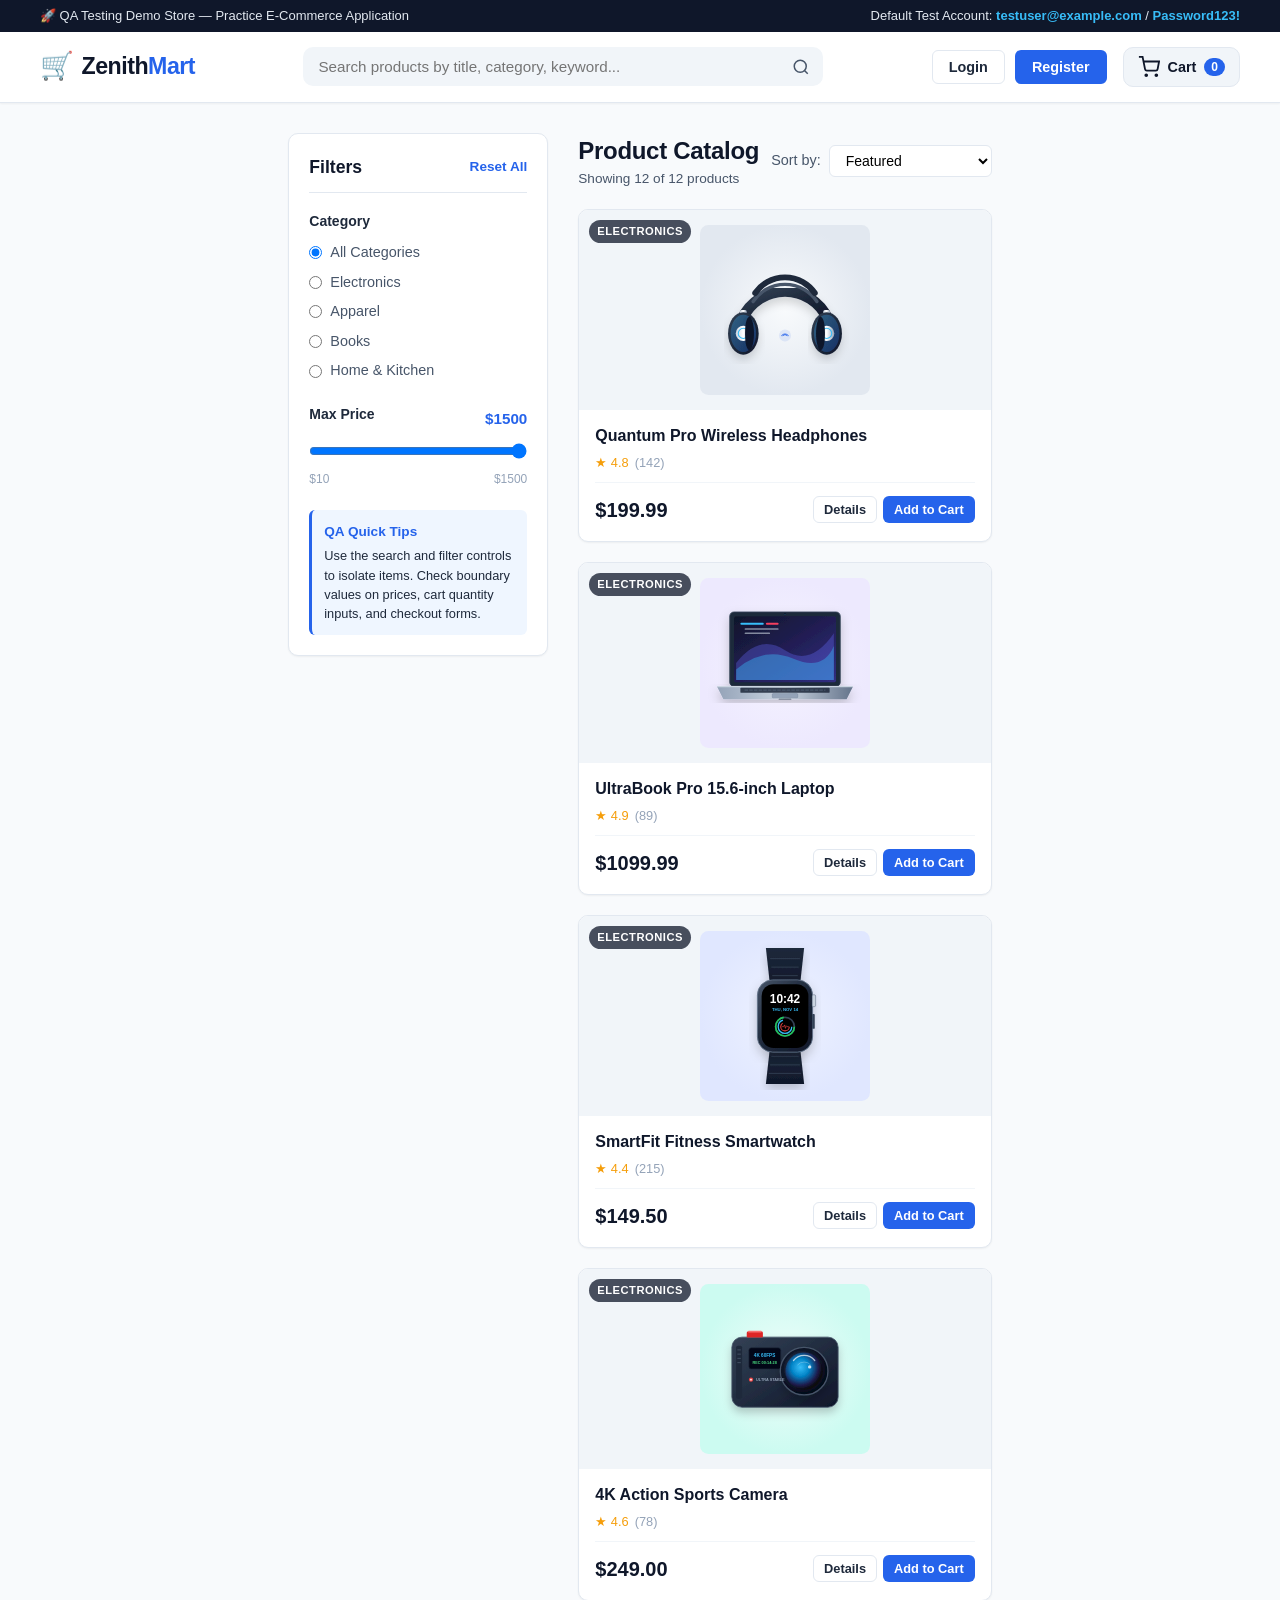
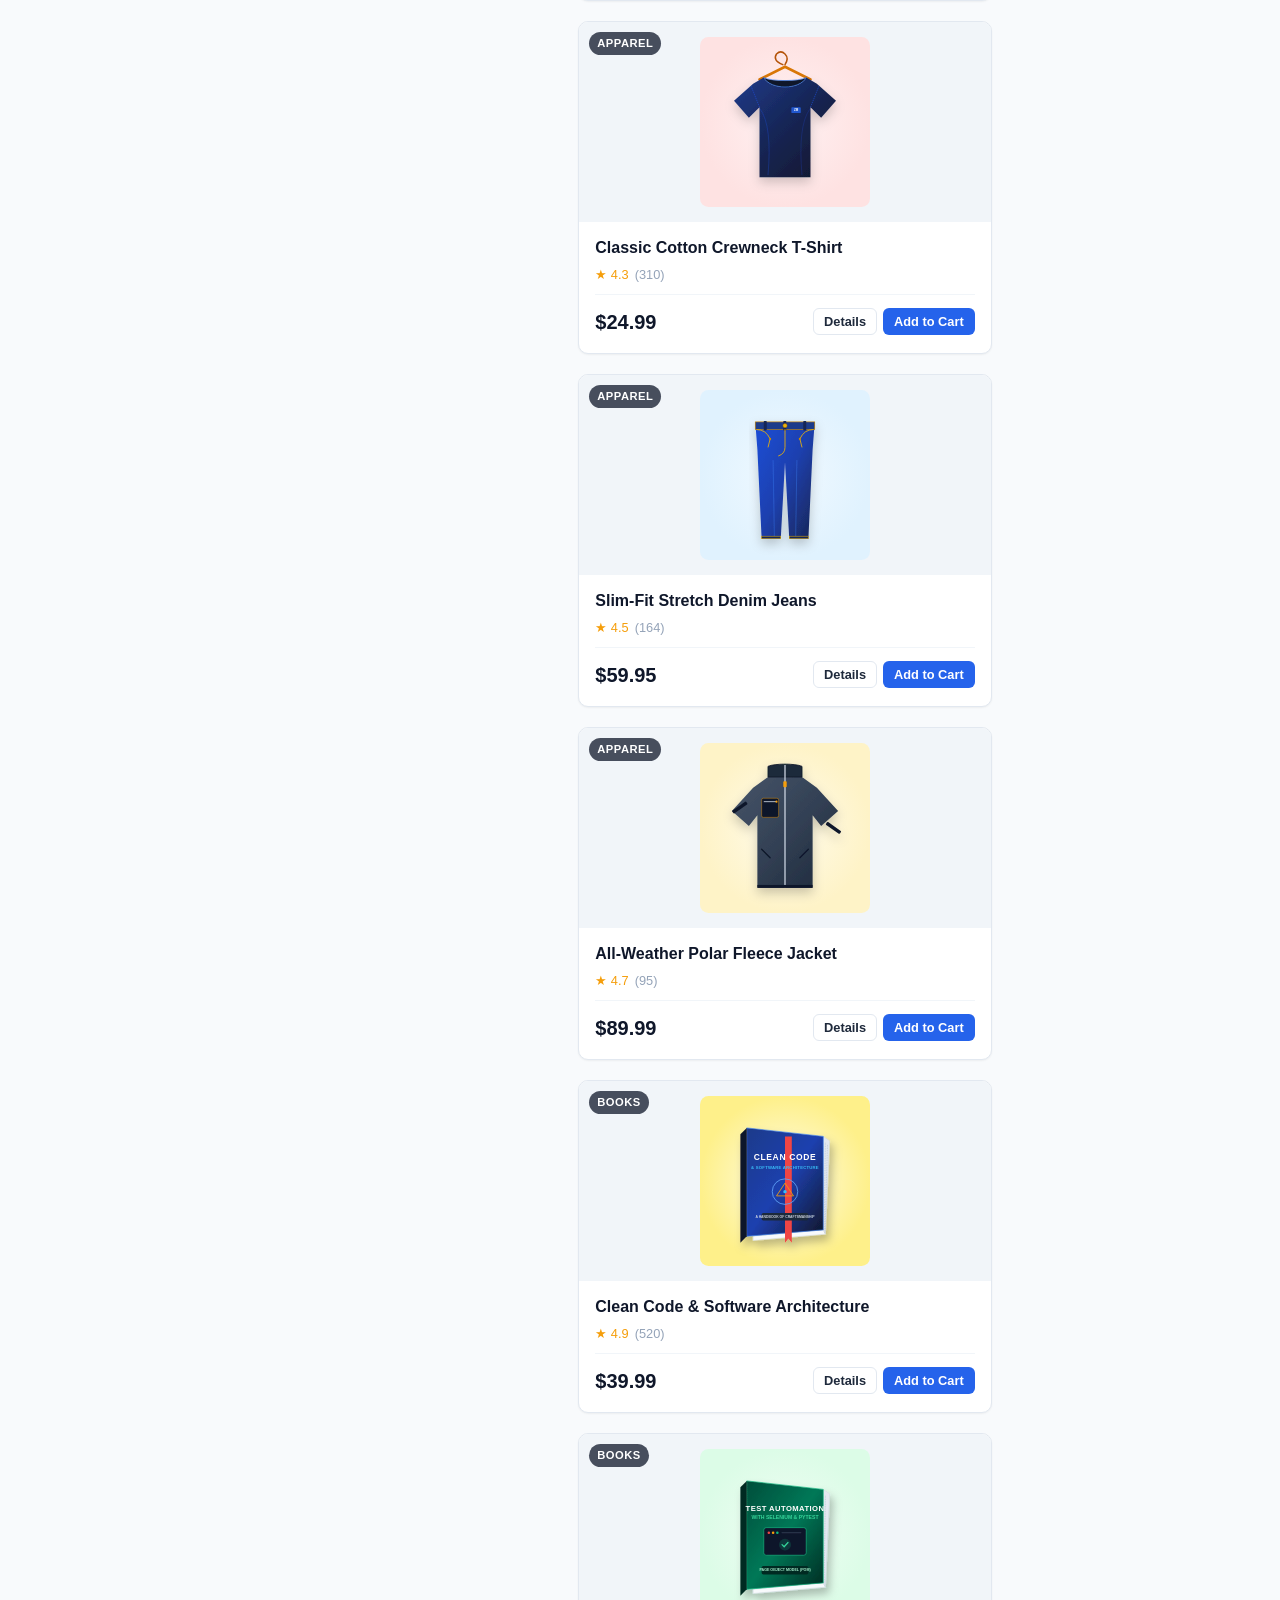
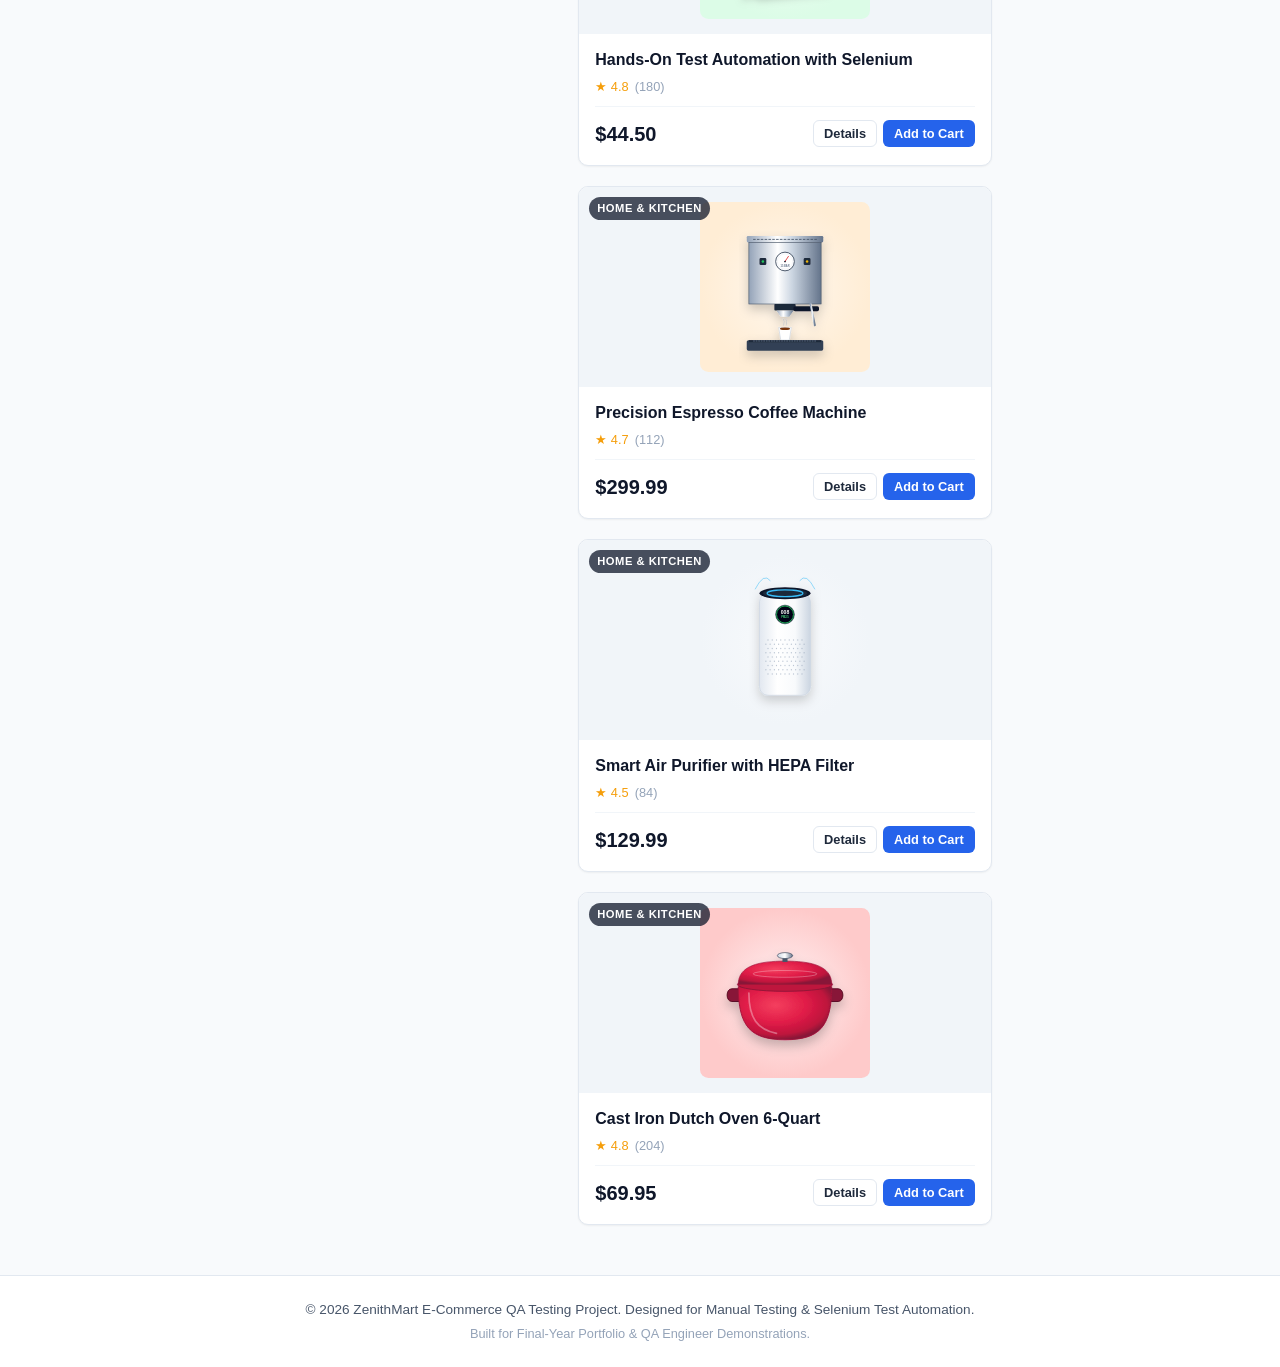
==== commit e28192cf: "feat: add high-fidelity vector product illustrations to all 12 catalog products" ====
--- a/application/index.html
+++ b/application/index.html
@@ -498,3 +498,4 @@
   <script src="app.js"></script>
 </body>
 </html>
+
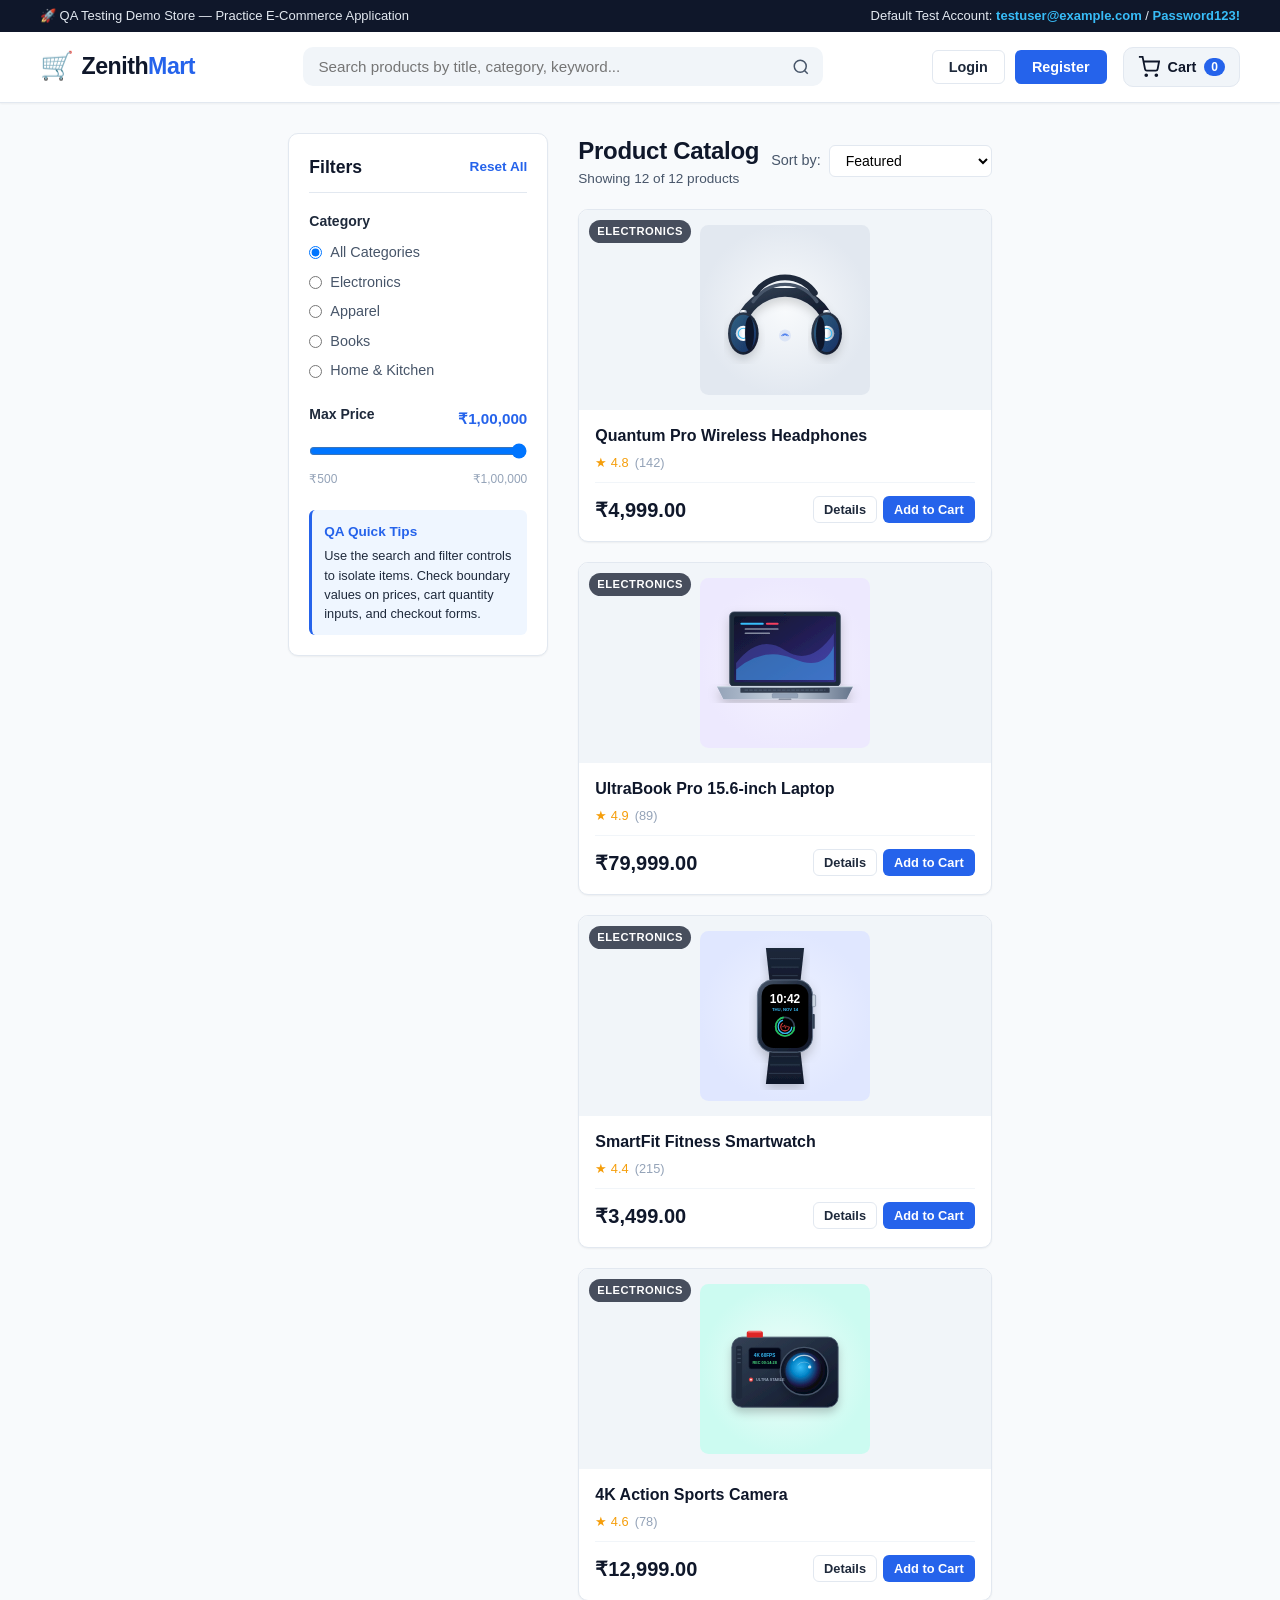
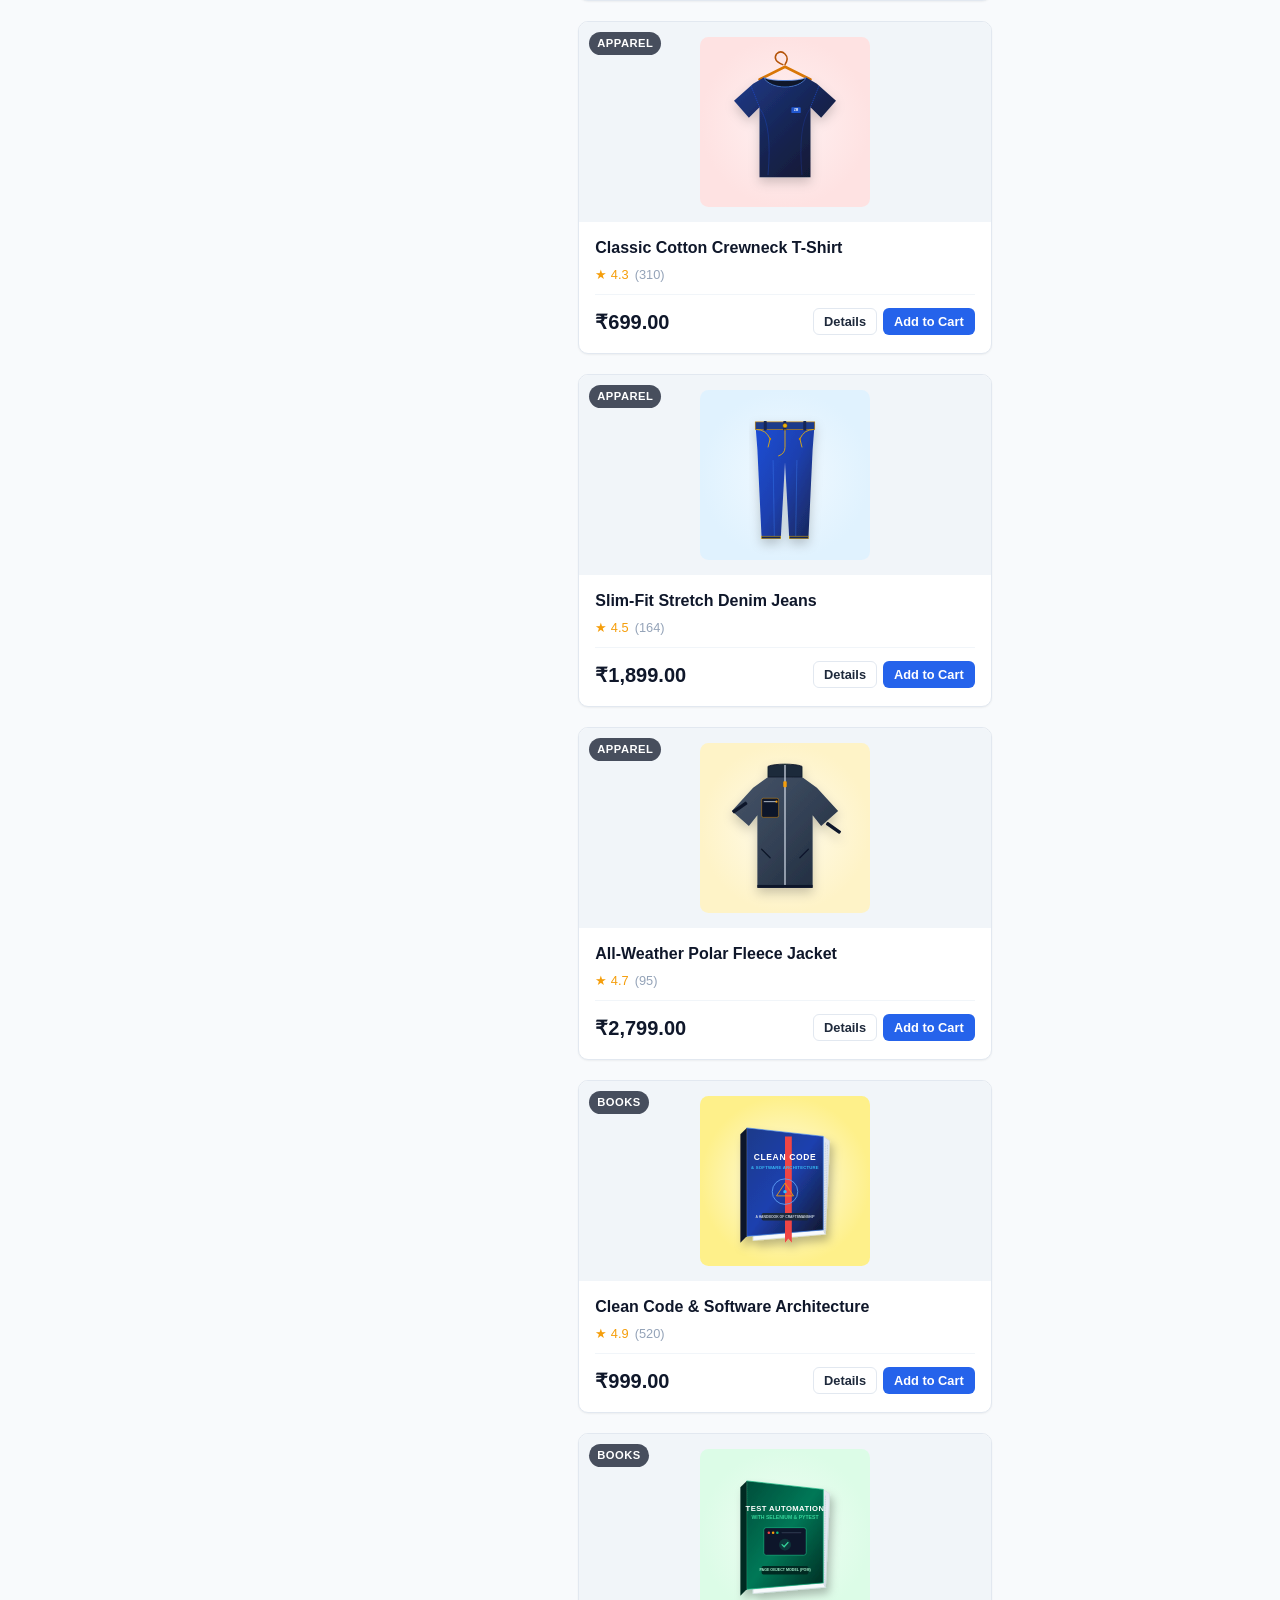
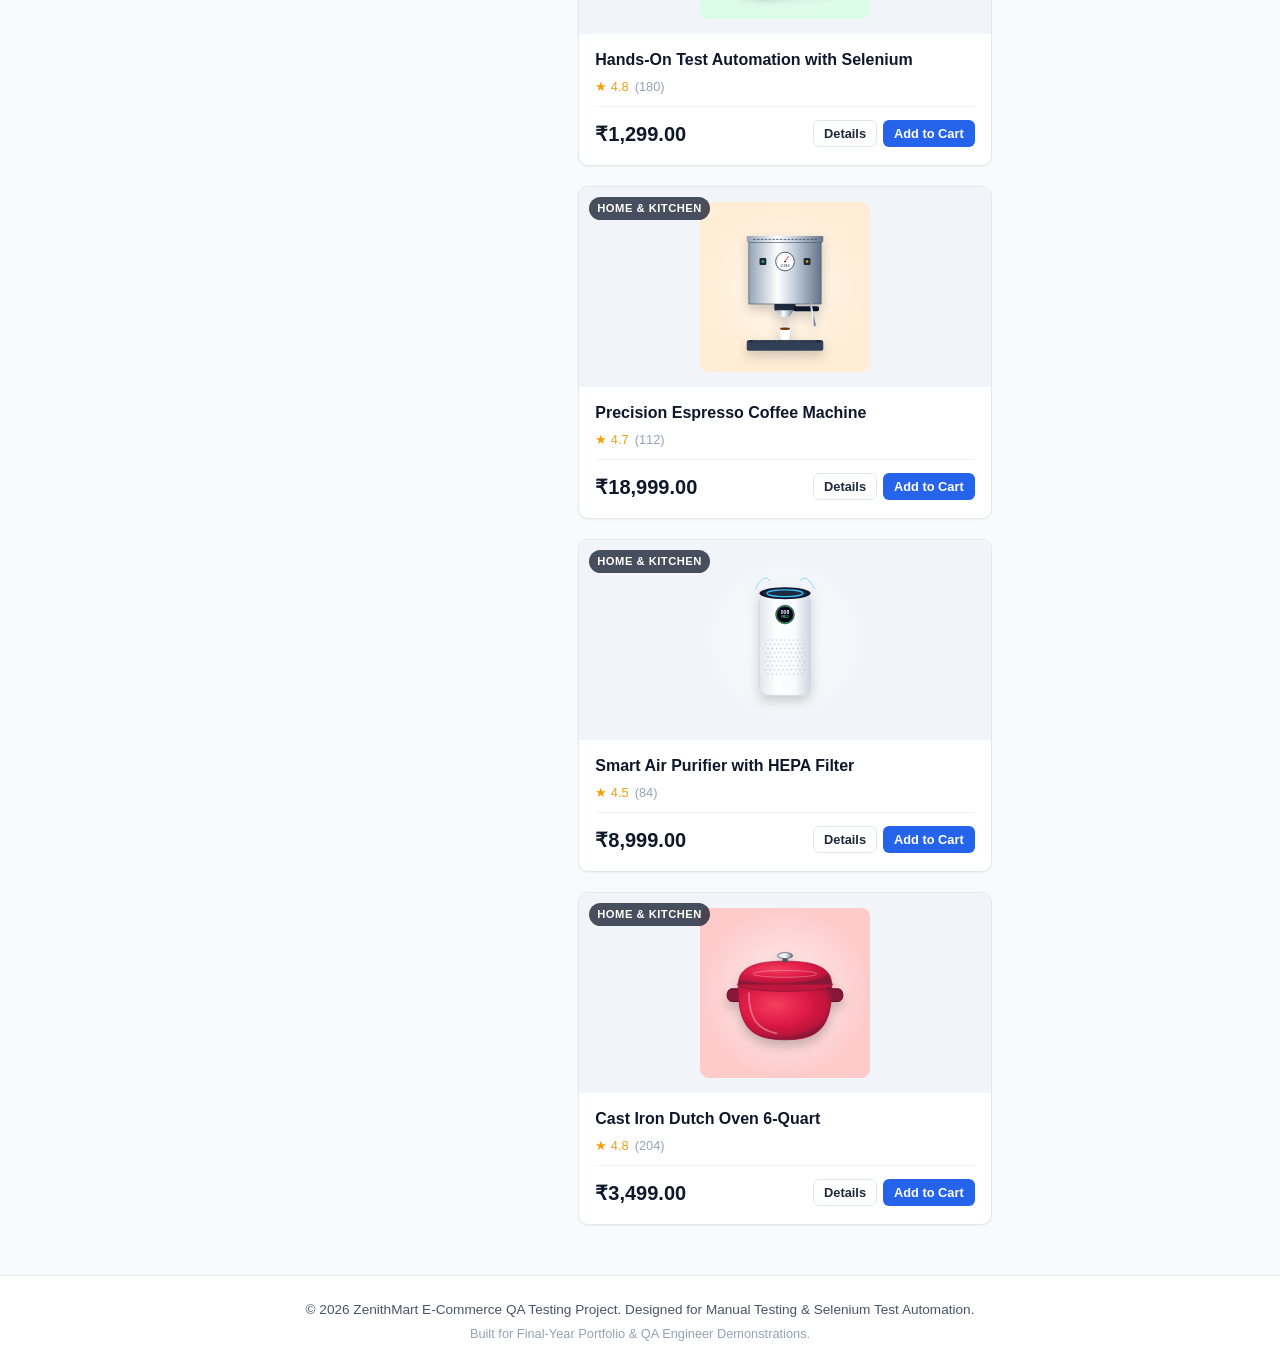
==== commit 3808d408: "feat: convert currency to Indian Rupees (INR) across application, test artifacts, and reports" ====
--- a/application/index.html
+++ b/application/index.html
@@ -114,20 +114,20 @@
       <div class="filter-group">
         <div class="price-header">
           <label class="filter-title">Max Price</label>
-          <span id="price-display" data-testid="price-display">$1500</span>
+          <span id="price-display" data-testid="price-display">₹1,00,000</span>
         </div>
         <input 
           type="range" 
           id="price-range" 
           data-testid="price-range" 
-          min="10" 
-          max="1500" 
-          step="10" 
-          value="1500"
+          min="500" 
+          max="100000" 
+          step="500" 
+          value="100000"
         >
         <div class="price-range-limits">
-          <span>$10</span>
-          <span>$1500</span>
+          <span>₹500</span>
+          <span>₹1,00,000</span>
         </div>
       </div>
 
@@ -196,15 +196,15 @@
       <div class="cart-footer" id="cart-footer">
         <div class="cart-summary-line">
           <span>Subtotal:</span>
-          <span id="cart-subtotal" data-testid="cart-subtotal">$0.00</span>
+          <span id="cart-subtotal" data-testid="cart-subtotal">₹0</span>
         </div>
         <div class="cart-summary-line">
-          <span>Estimated Tax (8%):</span>
-          <span id="cart-tax" data-testid="cart-tax">$0.00</span>
+          <span>Estimated GST (18%):</span>
+          <span id="cart-tax" data-testid="cart-tax">₹0</span>
         </div>
         <div class="cart-summary-line total-line">
           <span>Order Total:</span>
-          <span id="cart-total" data-testid="cart-total">$0.00</span>
+          <span id="cart-total" data-testid="cart-total">₹0</span>
         </div>
         <div class="cart-actions">
           <button id="clear-cart-btn" data-testid="clear-cart-btn" class="btn btn-outline btn-block">Clear Cart</button>
@@ -421,7 +421,7 @@
         <div class="checkout-summary-box">
           <div class="checkout-line">
             <span>Total Payable:</span>
-            <strong id="chk-total-payable" data-testid="chk-total-payable">$0.00</strong>
+            <strong id="chk-total-payable" data-testid="chk-total-payable">₹0</strong>
           </div>
         </div>
 
@@ -471,7 +471,7 @@
           </div>
           <div class="conf-total-row">
             <span>Total Amount Paid:</span>
-            <strong id="conf-total" data-testid="conf-total">$0.00</strong>
+            <strong id="conf-total" data-testid="conf-total">₹0</strong>
           </div>
         </div>
       </div>
